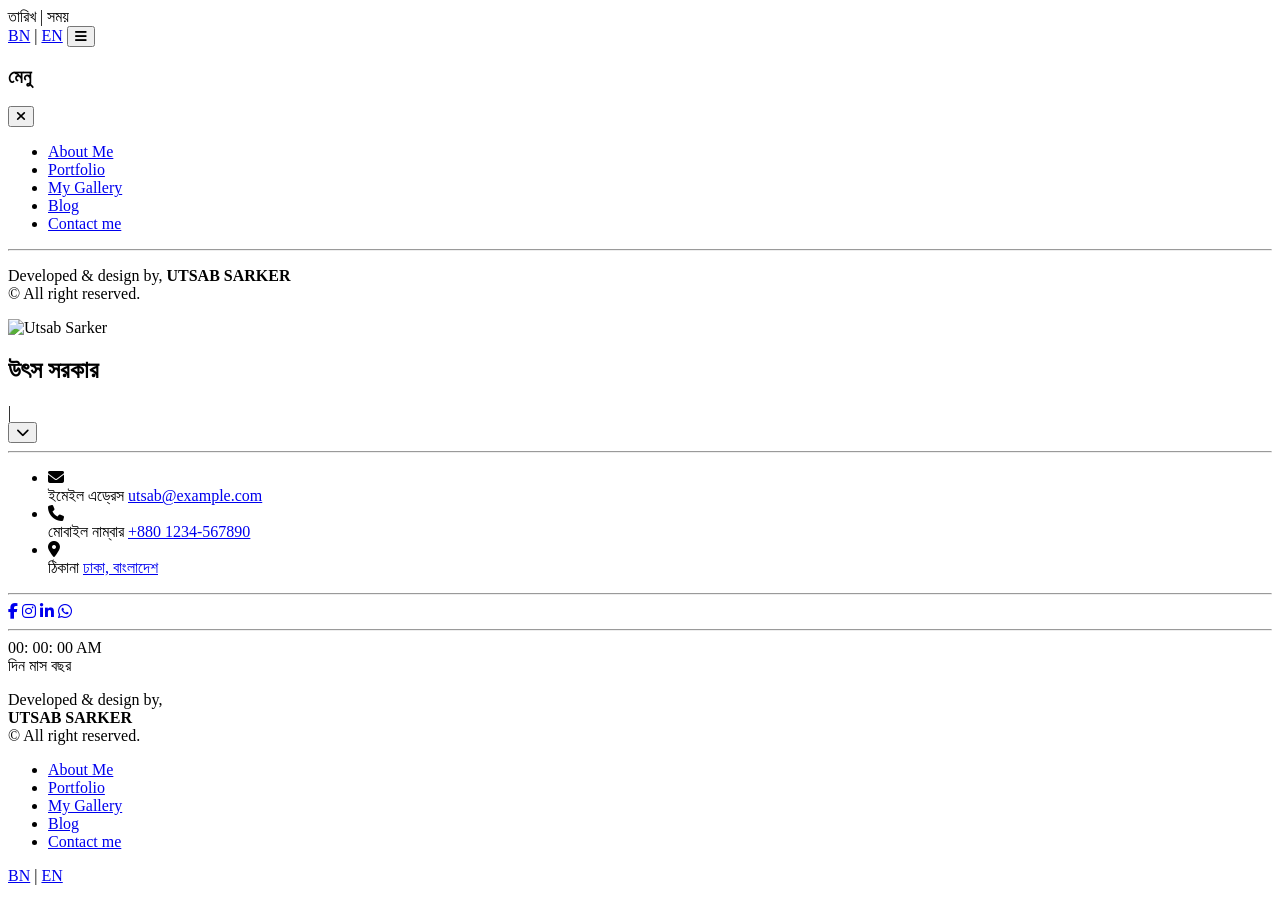
==== bn/index.html @ a9eb8b0d "Create index.html" ====
<!DOCTYPE html>
<html lang="bn">
<head>
    <meta charset="UTF-8">
    <meta name="viewport" content="width=device-width, initial-scale=1.0">
    <title>উৎস সরকার - পোর্টফোলিও</title>
    <!-- FontAwesome Icons -->
    <link rel="stylesheet" href="https://cdnjs.cloudflare.com/ajax/libs/font-awesome/6.4.0/css/all.min.css">
    <link rel="stylesheet" href="style.css">
</head>
<body>

    <!-- পপআপ মডাল কন্টেইনার -->
    <div id="popup-modal" class="popup-overlay" style="display: none;">
        <div class="popup-box">
            <button id="popup-close" class="popup-close-btn"><i class="fa-solid fa-xmark"></i></button>
            <div id="popup-content-area" class="popup-scrollable">
                <!-- JSON অনুযায়ী ডায়নামিকালি কন্টেন্ট আসবে -->
            </div>
        </div>
    </div>

    <!-- মোবাইল হেডিং সেকশন -->
    <header class="mobile-header">
        <div class="mobile-top-bar">
            <div class="mobile-datetime">
                <span id="m-date">তারিখ</span> | <span id="m-time">সময়</span>
            </div>
            <div class="mobile-lang-menu">
                <a href="../bn/" class="lang-btn active">BN</a> | <a href="../en/" class="lang-btn">EN</a>
                <button id="mobile-menu-toggle" class="menu-toggle-btn"><i class="fa-solid fa-bars"></i></button>
            </div>
        </div>
    </header>

    <!-- মোবাইল সাইড মেনু ড্রয়ার -->
    <div id="mobile-sidebar" class="mobile-sidebar">
        <div class="sidebar-header">
            <h3>মেনু</h3>
            <button id="sidebar-close"><i class="fa-solid fa-xmark"></i></button>
        </div>
        <ul class="sidebar-nav-links">
            <li><a href="#" data-section="about-me" class="nav-item active">About Me</a></li>
            <li><a href="#" data-section="portfolio" class="nav-item">Portfolio</a></li>
            <li><a href="#" data-section="my-gallery" class="nav-item">My Gallery</a></li>
            <li><a href="#" data-section="blog" class="nav-item">Blog</a></li>
            <li><a href="#" data-section="contact-me" class="nav-item">Contact me</a></li>
        </ul>
        <hr>
        <div class="sidebar-footer">
            <div id="visitor-counter-mobile"></div>
            <p>Developed & design by, <b>UTSAB SARKER</b><br>© All right reserved.</p>
        </div>
    </div>

    <!-- মূল লেআউট কন্টেইনার -->
    <div class="main-container">
        
        <!-- বাম পাশের ফিক্সড অংশ (পিসি লেআউট) / মোবাইলের কলাপসিবল অংশ -->
        <aside class="left-sidebar">
            <div class="profile-card">
                <div class="profile-top-wrapper">
                    <img src="Utsab Sarker.png" alt="Utsab Sarker" class="profile-img">
                    <div class="profile-info-text">
                        <h2 class="my-name">উৎস সরকার</h2>
                        <div class="typing-container">
                            <span id="typing-text"></span><span class="cursor">|</span>
                        </div>
                    </div>
                    <!-- মোবাইলের জন্য গ্লোয়িং অ্যারো বাটন -->
                    <button id="mobile-dropdown-toggle" class="dropdown-toggle-btn">
                        <i class="fa-solid fa-chevron-down"></i>
                    </button>
                </div>

                <!-- কলাপসিবল ইনফো সেকশন (মোবাইলে টগল হবে, পিসিতে অলওয়েজ শো করবে) -->
                <div id="collapsible-info" class="collapsible-info">
                    <hr class="divider">
                    
                    <ul class="contact-info-list">
                        <li>
                            <i class="fa-solid fa-envelope"></i>
                            <div>
                                <span class="info-label">ইমেইল এড্রেস</span>
                                <a href="mailto:utsab@example.com">utsab@example.com</a>
                            </div>
                        </li>
                        <li>
                            <i class="fa-solid fa-phone"></i>
                            <div>
                                <span class="info-label">মোবাইল নাম্বার</span>
                                <a href="tel:+8801234567890">+880 1234-567890</a>
                            </div>
                        </li>
                        <li>
                            <i class="fa-solid fa-location-dot"></i>
                            <div>
                                <span class="info-label">ঠিকানা</span>
                                <a href="https://maps.google.com/?q=Dhaka,Bangladesh" target="_blank">ঢাকা, বাংলাদেশ</a>
                            </div>
                        </li>
                    </ul>

                    <hr class="divider">

                    <div class="social-icons">
                        <a href="https://facebook.com" target="_blank"><i class="fa-brands fa-facebook-f"></i></a>
                        <a href="https://instagram.com" target="_blank"><i class="fa-brands fa-instagram"></i></a>
                        <a href="https://linkedin.com" target="_blank"><i class="fa-brands fa-linkedin-in"></i></a>
                        <a href="https://whatsapp.com" target="_blank"><i class="fa-brands fa-whatsapp"></i></a>
                    </div>

                    <hr class="divider">

                    <!-- লাইভ ক্লক সেকশন -->
                    <div class="live-clock">
                        <div class="time-boxes">
                            <span class="t-box" id="hours">00</span><span class="colon">:</span>
                            <span class="t-box" id="minutes">00</span><span class="colon">:</span>
                            <span class="t-box" id="seconds">00</span>
                            <span class="t-box ampm" id="ampm">AM</span>
                        </div>
                        <div class="date-boxes">
                            <span class="d-box" id="day">দিন</span>
                            <span class="d-box" id="month">মাস</span>
                            <span class="d-box" id="year">বছর</span>
                        </div>
                    </div>

                    <!-- ডেস্কটপ ফুটার ও ভিজিটর কাউন্টার -->
                    <div class="desktop-footer">
                        <div id="visitor-counter-desktop">
                            <!-- ভিজিটর কাউন্টার কোড এখানে যুক্ত হবে -->
                        </div>
                        <p>Developed & design by, <br><b>UTSAB SARKER</b><br>© All right reserved.</p>
                    </div>
                </div>
            </div>
        </aside>

        <!-- ডান পাশের মূল কনটেন্ট এবং নেভবার অংশ -->
        <main class="right-content-area">
            
            <!-- ডেস্কটপ নেভবার ও ল্যাঙ্গুয়েজ সুইচার -->
            <nav class="desktop-navbar">
                <ul class="nav-links">
                    <li><a href="#" data-section="about-me" class="nav-item active">About Me</a></li>
                    <li><a href="#" data-section="portfolio" class="nav-item">Portfolio</a></li>
                    <li><a href="#" data-section="my-gallery" class="nav-item">My Gallery</a></li>
                    <li><a href="#" data-section="blog" class="nav-item">Blog</a></li>
                    <li><a href="#" data-section="contact-me" class="nav-item">Contact me</a></li>
                </ul>
                <div class="lang-switcher">
                    <a href="../bn/" class="lang-btn active">BN</a> | <a href="../en/" class="lang-btn">EN</a>
                </div>
            </nav>

            <!-- ডায়নামিক সেকশন ডিসপ্লে এরিয়া -->
            <section id="dynamic-section-container" class="section-viewport">
                <!-- এখানে সিলেক্ট করা সেকশনের জাভাস্ক্রিপ্ট ফাইল থেকে কন্টেন্ট লোড হবে -->
            </section>
        </main>

    </div>

    <script src="script.js"></script>
</body>
          </html>
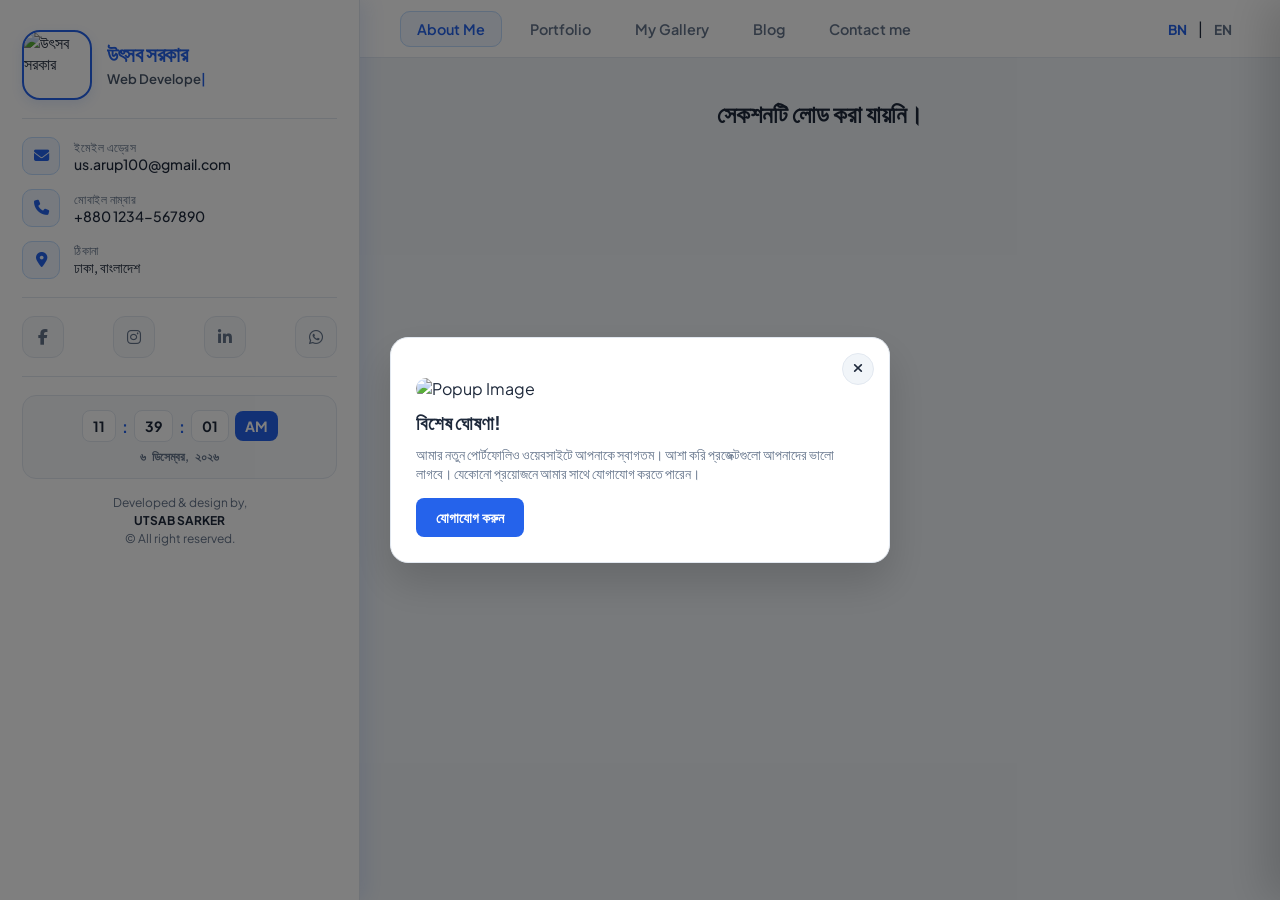
==== commit faefc90c: "Add files via upload" ====
--- a/bn/index.html
+++ b/bn/index.html
@@ -3,10 +3,545 @@
 <head>
     <meta charset="UTF-8">
     <meta name="viewport" content="width=device-width, initial-scale=1.0">
-    <title>উৎস সরকার - পোর্টফোলিও</title>
+    <title>উৎসব সরকার - পোর্টফোলিও</title>
+    <!-- Google Fonts -->
+    <link href="https://fonts.googleapis.com/css2?family=Plus+Jakarta+Sans:wght@300;400;600;700;800&display=swap" rel="stylesheet">
     <!-- FontAwesome Icons -->
     <link rel="stylesheet" href="https://cdnjs.cloudflare.com/ajax/libs/font-awesome/6.4.0/css/all.min.css">
-    <link rel="stylesheet" href="style.css">
+    
+    <style>
+        :root {
+            /* রঙিন এবং ভাইব্রেন্ট কালার প্যালেট */
+            --bg-color: #f0f4f8;
+            --card-bg: #ffffff;
+            --border-color: #e2e8f0;
+            --primary-color: #2563eb;
+            --accent-color: #eff6ff;
+            --text-main: #1e293b;
+            --text-muted: #64748b;
+            --shadow-color: rgba(37, 99, 235, 0.12);
+        }
+
+        * {
+            margin: 0;
+            padding: 0;
+            box-sizing: border-box;
+            font-family: 'Plus Jakarta Sans', sans-serif;
+        }
+
+        body {
+            background-color: var(--bg-color);
+            color: var(--text-main);
+            overflow-x: hidden;
+        }
+
+        /* মূল লেআউট কন্টেইনার */
+        .main-container {
+            display: flex;
+            min-height: 100vh;
+        }
+
+        /* বাম পাশের ফিক্সড সাইডবার (কম্পিউটারের জন্য) */
+        .left-sidebar {
+            width: 360px;
+            background: var(--card-bg);
+            border-right: 1px solid var(--border-color);
+            padding: 30px 22px;
+            position: fixed;
+            height: 100vh;
+            overflow-y: auto;
+            display: flex;
+            flex-direction: column;
+            z-index: 90;
+            box-shadow: 5px 0 20px var(--shadow-color);
+        }
+
+        .left-sidebar::-webkit-scrollbar {
+            width: 4px;
+        }
+        .left-sidebar::-webkit-scrollbar-thumb {
+            background: var(--primary-color);
+            border-radius: 4px;
+        }
+
+        .profile-top-wrapper {
+            display: flex;
+            align-items: center;
+            gap: 15px;
+            position: relative;
+        }
+
+        .profile-img {
+            width: 70px;
+            height: 70px;
+            border-radius: 18px;
+            object-fit: cover;
+            border: 2px solid var(--primary-color);
+            box-shadow: 0 4px 12px var(--shadow-color);
+            flex-shrink: 0;
+        }
+
+        .profile-info-text {
+            flex: 1;
+        }
+
+        .my-name {
+            font-size: 1.3rem;
+            font-weight: 800;
+            color: var(--primary-color);
+            letter-spacing: -0.02em;
+        }
+
+        .typing-container {
+            font-size: 0.82rem;
+            color: #475569;
+            font-weight: 600;
+            min-height: 20px;
+            margin-top: 3px;
+        }
+
+        .cursor {
+            animation: blink 0.7s infinite;
+            color: var(--primary-color);
+        }
+
+        @keyframes blink {
+            0%, 100% { opacity: 1; }
+            50% { opacity: 0; }
+        }
+
+        .divider {
+            border: 0;
+            height: 1px;
+            background: var(--border-color);
+            margin: 18px 0;
+        }
+
+        /* কন্টাক্ট ইনফো লিস্ট */
+        .contact-info-list {
+            list-style: none;
+            display: flex;
+            flex-direction: column;
+            gap: 14px;
+        }
+
+        .contact-info-list li {
+            display: flex;
+            align-items: center;
+            gap: 14px;
+            font-size: 0.88rem;
+        }
+
+        .icon-box {
+            width: 38px;
+            height: 38px;
+            border-radius: 10px;
+            background: var(--accent-color);
+            border: 1px solid #bfdbfe;
+            display: flex;
+            align-items: center;
+            justify-content: center;
+            color: var(--primary-color);
+            font-size: 0.95rem;
+            flex-shrink: 0;
+        }
+
+        .info-label {
+            display: block;
+            font-size: 0.72rem;
+            color: var(--text-muted);
+            text-transform: uppercase;
+            letter-spacing: 0.05em;
+        }
+
+        .contact-info-list a {
+            color: var(--text-main);
+            text-decoration: none;
+            word-break: break-all;
+            font-weight: 500;
+            transition: color 0.2s;
+        }
+
+        .contact-info-list a:hover {
+            color: var(--primary-color);
+        }
+
+        /* সোশ্যাল আইকন */
+        .social-icons {
+            display: flex;
+            justify-content: space-between;
+            gap: 10px;
+        }
+
+        .social-icons a {
+            color: var(--text-muted);
+            background: #f8fafc;
+            border: 1px solid var(--border-color);
+            width: 42px;
+            height: 42px;
+            display: flex;
+            align-items: center;
+            justify-content: center;
+            border-radius: 12px;
+            transition: all 0.3s ease;
+            text-decoration: none;
+            font-size: 1rem;
+        }
+
+        .social-icons a:hover {
+            background: var(--primary-color);
+            color: #fff;
+            transform: translateY(-3px);
+            box-shadow: 0 6px 15px var(--shadow-color);
+            border-color: transparent;
+        }
+
+        /* লাইভ ক্লক */
+        .live-clock {
+            text-align: center;
+            background: #f8fafc;
+            padding: 14px;
+            border-radius: 14px;
+            border: 1px solid var(--border-color);
+        }
+
+        .time-boxes {
+            display: flex;
+            justify-content: center;
+            align-items: center;
+            gap: 6px;
+            margin-bottom: 6px;
+        }
+
+        .t-box {
+            background: #ffffff;
+            color: var(--text-main);
+            padding: 6px 10px;
+            font-size: 0.88rem;
+            border-radius: 8px;
+            font-weight: 700;
+            border: 1px solid var(--border-color);
+        }
+
+        .colon {
+            color: var(--primary-color);
+            font-weight: bold;
+        }
+
+        .ampm {
+            background: var(--primary-color);
+            color: #fff;
+            border: none;
+        }
+
+        .date-boxes {
+            display: flex;
+            justify-content: center;
+            gap: 6px;
+        }
+
+        .d-box {
+            color: var(--text-muted);
+            font-size: 0.78rem;
+            font-weight: 600;
+        }
+
+        /* ডেস্কটপ ফুটার */
+        .desktop-footer {
+            margin-top: auto;
+            font-size: 0.75rem;
+            color: var(--text-muted);
+            text-align: center;
+            padding-top: 15px;
+            line-height: 1.5;
+        }
+
+        .desktop-footer b {
+            color: var(--text-main);
+        }
+
+        /* ডান পাশের মূল কন্টেন্ট এরিয়া (কম্পিউটার) */
+        .right-content-area {
+            margin-left: 360px;
+            flex: 1;
+            display: flex;
+            flex-direction: column;
+            min-height: 100vh;
+        }
+
+        /* ডেস্কটপ নেভবার */
+        .desktop-navbar {
+            background: var(--card-bg);
+            padding: 18px 40px;
+            display: flex;
+            justify-content: space-between;
+            align-items: center;
+            border-bottom: 1px solid var(--border-color);
+            position: sticky;
+            top: 0;
+            z-index: 80;
+        }
+
+        .nav-links {
+            list-style: none;
+            display: flex;
+            gap: 12px;
+        }
+
+        .nav-links a, .sidebar-nav-links a {
+            text-decoration: none;
+            color: var(--text-muted);
+            font-weight: 600;
+            font-size: 0.9rem;
+            padding: 8px 16px;
+            border-radius: 10px;
+            transition: all 0.3s ease;
+        }
+
+        .nav-links a.active, .nav-links a:hover,
+        .sidebar-nav-links a.active, .sidebar-nav-links a:hover {
+            color: var(--primary-color);
+            background: var(--accent-color);
+            border: 1px solid #bfdbfe;
+        }
+
+        .lang-switcher a {
+            text-decoration: none;
+            color: var(--text-muted);
+            font-weight: 700;
+            font-size: 0.85rem;
+            padding: 4px 8px;
+        }
+
+        .lang-switcher a.active {
+            color: var(--primary-color);
+        }
+
+        .section-viewport {
+            padding: 40px;
+            flex: 1;
+        }
+
+        /* মোবাইল হেডার */
+        .mobile-header {
+            display: none;
+            background: var(--card-bg);
+            padding: 12px 18px;
+            border-bottom: 1px solid var(--border-color);
+            position: fixed;
+            top: 0;
+            left: 0;
+            width: 100%;
+            z-index: 1000;
+        }
+
+        .mobile-top-bar {
+            display: flex;
+            justify-content: space-between;
+            align-items: center;
+            font-size: 0.8rem;
+            color: var(--text-muted);
+        }
+
+        .mobile-lang-menu {
+            display: flex;
+            align-items: center;
+            gap: 10px;
+        }
+
+        .menu-toggle-btn, .dropdown-toggle-btn, #sidebar-close {
+            background: none;
+            border: none;
+            font-size: 1.15rem;
+            cursor: pointer;
+            color: var(--text-main);
+        }
+
+        /* মোবাইলের গ্লোয়িং তীরচিহ্ন */
+        .dropdown-toggle-btn {
+            display: none;
+            color: var(--primary-color);
+            font-size: 1.1rem;
+            padding: 8px;
+            animation: glow-arrow 1.5s infinite ease-in-out;
+            transition: transform 0.3s ease;
+        }
+
+        @keyframes glow-arrow {
+            0% { transform: translateY(0); text-shadow: 0 0 5px var(--primary-color); }
+            50% { transform: translateY(5px); text-shadow: 0 0 15px var(--primary-color); }
+            100% { transform: translateY(0); text-shadow: 0 0 5px var(--primary-color); }
+        }
+
+        /* মোবাইল সাইডবার ড্রয়ার */
+        .mobile-sidebar {
+            position: fixed;
+            top: 0;
+            right: -300px;
+            width: 300px;
+            height: 100%;
+            background: #ffffff;
+            box-shadow: -15px 0 40px rgba(0,0,0,0.15);
+            z-index: 1100;
+            transition: right 0.3s cubic-bezier(0.4, 0, 0.2, 1);
+            padding: 25px 20px;
+            display: flex;
+            flex-direction: column;
+            border-left: 1px solid var(--border-color);
+        }
+
+        .mobile-sidebar.open {
+            right: 0;
+        }
+
+        .sidebar-header {
+            display: flex;
+            justify-content: space-between;
+            align-items: center;
+            margin-bottom: 25px;
+            color: var(--text-main);
+        }
+
+        .sidebar-nav-links {
+            list-style: none;
+            display: flex;
+            flex-direction: column;
+            gap: 12px;
+        }
+
+        .sidebar-footer {
+            margin-top: auto;
+            text-align: center;
+            font-size: 0.75rem;
+            color: var(--text-muted);
+            line-height: 1.5;
+        }
+
+        /* পপআপ মডাল */
+        .popup-overlay {
+            position: fixed;
+            top: 0;
+            left: 0;
+            width: 100%;
+            height: 100%;
+            background: rgba(0,0,0,0.5);
+            display: flex;
+            align-items: center;
+            justify-content: center;
+            z-index: 2000;
+        }
+
+        .popup-box {
+            background: #ffffff;
+            border: 1px solid var(--border-color);
+            width: 90%;
+            max-width: 500px;
+            border-radius: 18px;
+            padding: 25px;
+            position: relative;
+            box-shadow: 0 20px 40px rgba(0,0,0,0.15);
+        }
+
+        .popup-close-btn {
+            position: absolute;
+            top: 15px;
+            right: 15px;
+            background: #f1f5f9;
+            border: 1px solid var(--border-color);
+            color: var(--text-main);
+            width: 32px;
+            height: 32px;
+            border-radius: 50%;
+            cursor: pointer;
+            display: flex;
+            align-items: center;
+            justify-content: center;
+        }
+
+        .popup-scrollable {
+            max-height: 400px;
+            overflow-y: auto;
+            margin-top: 15px;
+        }
+
+        .popup-scrollable img, .popup-scrollable video {
+            width: 100%;
+            border-radius: 12px;
+            margin-bottom: 12px;
+        }
+
+        .popup-btn {
+            display: inline-block;
+            background: var(--primary-color);
+            color: #fff;
+            padding: 10px 20px;
+            border-radius: 8px;
+            text-decoration: none;
+            font-size: 0.9rem;
+            font-weight: 600;
+        }
+
+        /* ==========================================================
+           মোবাইল লেআউট (স্ট্যাকড / লম্বালম্বি সাজানো)
+        ========================================================== */
+        @media (max-width: 900px) {
+            .mobile-header {
+                display: block;
+            }
+
+            .desktop-navbar {
+                display: none;
+            }
+
+            .main-container {
+                display: block; 
+            }
+
+            .left-sidebar {
+                width: 100%;
+                height: auto;
+                position: relative;
+                margin-top: 50px; 
+                border-right: none;
+                border-bottom: 1px solid var(--border-color);
+                box-shadow: none;
+            }
+
+            .right-content-area {
+                margin-left: 0;
+                min-height: auto;
+            }
+
+            .dropdown-toggle-btn {
+                display: block;
+                margin-left: auto;
+            }
+
+            /* মোবাইলে ইনফো ড্রপডাউন শুরুতে লুকানো থাকবে */
+            .collapsible-info {
+                display: none;
+                margin-top: 15px;
+            }
+
+            .collapsible-info.show {
+                display: block;
+            }
+
+            /* মোবাইলে সাইডবার কার্ড থেকে ফুটার বাদ দেওয়া হয়েছে */
+            .left-sidebar .desktop-footer {
+                display: none; 
+            }
+
+            /* মোবাইলে লাইভ ক্লক সেকশন লুকানো থাকবে কারণ এটি এখন হেডার বারে দেখাবে */
+            .live-clock {
+                display: none;
+            }
+
+            .section-viewport {
+                padding: 20px;
+            }
+        }
+    </style>
 </head>
 <body>
 
@@ -14,26 +549,27 @@
     <div id="popup-modal" class="popup-overlay" style="display: none;">
         <div class="popup-box">
             <button id="popup-close" class="popup-close-btn"><i class="fa-solid fa-xmark"></i></button>
-            <div id="popup-content-area" class="popup-scrollable">
-                <!-- JSON অনুযায়ী ডায়নামিকালি কন্টেন্ট আসবে -->
-            </div>
+            <div id="popup-content-area" class="popup-scrollable"></div>
         </div>
     </div>
 
-    <!-- মোবাইল হেডিং সেকশন -->
+    <!-- মোবাইলের সবার উপরের হেডিং সেকশন -->
     <header class="mobile-header">
         <div class="mobile-top-bar">
-            <div class="mobile-datetime">
-                <span id="m-date">তারিখ</span> | <span id="m-time">সময়</span>
+            <!-- বাম দিকে উপরনিচ করে তারিখ ও সময় -->
+            <div class="mobile-datetime" style="display: flex; flex-direction: column; font-size: 0.75rem;">
+                <span id="m-date">তারিখ</span>
+                <span id="m-time">সময়</span>
             </div>
+            <!-- ডান দিকে BN/EN এবং থ্রি-ডট মেনু -->
             <div class="mobile-lang-menu">
                 <a href="../bn/" class="lang-btn active">BN</a> | <a href="../en/" class="lang-btn">EN</a>
-                <button id="mobile-menu-toggle" class="menu-toggle-btn"><i class="fa-solid fa-bars"></i></button>
+                <button id="mobile-menu-toggle" class="menu-toggle-btn"><i class="fa-solid fa-ellipsis-vertical"></i></button>
             </div>
         </div>
     </header>
 
-    <!-- মোবাইল সাইড মেনু ড্রয়ার -->
+    <!-- মোবাইল সাইড মেনু ড্রয়ার (থ্রি-ডট মেনুতে ক্লিক করলে ডান দিক থেকে আসবে) -->
     <div id="mobile-sidebar" class="mobile-sidebar">
         <div class="sidebar-header">
             <h3>মেনু</h3>
@@ -46,54 +582,54 @@
             <li><a href="#" data-section="blog" class="nav-item">Blog</a></li>
             <li><a href="#" data-section="contact-me" class="nav-item">Contact me</a></li>
         </ul>
-        <hr>
+        <hr class="divider">
         <div class="sidebar-footer">
             <div id="visitor-counter-mobile"></div>
-            <p>Developed & design by, <b>UTSAB SARKER</b><br>© All right reserved.</p>
+            <p>Developed & design by,<br><b>UTSAB SARKER</b><br>© All right reserved.</p>
         </div>
     </div>
 
     <!-- মূল লেআউট কন্টেইনার -->
     <div class="main-container">
         
-        <!-- বাম পাশের ফিক্সড অংশ (পিসি লেআউট) / মোবাইলের কলাপসিবল অংশ -->
+        <!-- প্রোফাইল কার্ড / সাইডবার -->
         <aside class="left-sidebar">
             <div class="profile-card">
                 <div class="profile-top-wrapper">
-                    <img src="Utsab Sarker.png" alt="Utsab Sarker" class="profile-img">
+                    <img src="Utsab Sarker.png" alt="উৎসব সরকার" class="profile-img">
                     <div class="profile-info-text">
-                        <h2 class="my-name">উৎস সরকার</h2>
+                        <h2 class="my-name">উৎসব সরকার</h2>
                         <div class="typing-container">
                             <span id="typing-text"></span><span class="cursor">|</span>
                         </div>
                     </div>
-                    <!-- মোবাইলের জন্য গ্লোয়িং অ্যারো বাটন -->
+                    <!-- মোবাইলের গ্লোয়িং তীর চিহ্ন বাটন -->
                     <button id="mobile-dropdown-toggle" class="dropdown-toggle-btn">
                         <i class="fa-solid fa-chevron-down"></i>
                     </button>
                 </div>
 
-                <!-- কলাপসিবল ইনফো সেকশন (মোবাইলে টগল হবে, পিসিতে অলওয়েজ শো করবে) -->
+                <!-- কলাপসিবল ইনফো সেকশন -->
                 <div id="collapsible-info" class="collapsible-info">
                     <hr class="divider">
                     
                     <ul class="contact-info-list">
                         <li>
-                            <i class="fa-solid fa-envelope"></i>
+                            <div class="icon-box"><i class="fa-solid fa-envelope"></i></div>
                             <div>
                                 <span class="info-label">ইমেইল এড্রেস</span>
-                                <a href="mailto:utsab@example.com">utsab@example.com</a>
+                                <a href="mailto:us.arup100@gmail.com">us.arup100@gmail.com</a>
                             </div>
                         </li>
                         <li>
-                            <i class="fa-solid fa-phone"></i>
+                            <div class="icon-box"><i class="fa-solid fa-phone"></i></div>
                             <div>
                                 <span class="info-label">মোবাইল নাম্বার</span>
                                 <a href="tel:+8801234567890">+880 1234-567890</a>
                             </div>
                         </li>
                         <li>
-                            <i class="fa-solid fa-location-dot"></i>
+                            <div class="icon-box"><i class="fa-solid fa-location-dot"></i></div>
                             <div>
                                 <span class="info-label">ঠিকানা</span>
                                 <a href="https://maps.google.com/?q=Dhaka,Bangladesh" target="_blank">ঢাকা, বাংলাদেশ</a>
@@ -126,14 +662,12 @@
                             <span class="d-box" id="year">বছর</span>
                         </div>
                     </div>
-
-                    <!-- ডেস্কটপ ফুটার ও ভিজিটর কাউন্টার -->
-                    <div class="desktop-footer">
-                        <div id="visitor-counter-desktop">
-                            <!-- ভিজিটর কাউন্টার কোড এখানে যুক্ত হবে -->
-                        </div>
-                        <p>Developed & design by, <br><b>UTSAB SARKER</b><br>© All right reserved.</p>
-                    </div>
+                </div>
+
+                <!-- ডেস্কটপ ফুটার -->
+                <div class="desktop-footer">
+                    <div id="visitor-counter-desktop"></div>
+                    <p>Developed & design by,<br><b>UTSAB SARKER</b><br>© All right reserved.</p>
                 </div>
             </div>
         </aside>
@@ -141,7 +675,7 @@
         <!-- ডান পাশের মূল কনটেন্ট এবং নেভবার অংশ -->
         <main class="right-content-area">
             
-            <!-- ডেস্কটপ নেভবার ও ল্যাঙ্গুয়েজ সুইচার -->
+            <!-- ডেস্কটপ নেভবার -->
             <nav class="desktop-navbar">
                 <ul class="nav-links">
                     <li><a href="#" data-section="about-me" class="nav-item active">About Me</a></li>
@@ -157,13 +691,214 @@
 
             <!-- ডায়নামিক সেকশন ডিসপ্লে এরিয়া -->
             <section id="dynamic-section-container" class="section-viewport">
-                <!-- এখানে সিলেক্ট করা সেকশনের জাভাস্ক্রিপ্ট ফাইল থেকে কন্টেন্ট লোড হবে -->
+                <!-- ডাইনামিকালি কন্টেন্ট লোড হবে -->
             </section>
         </main>
 
     </div>
 
-    <script src="script.js"></script>
+    <!-- স্ক্রিপ্ট লজিক -->
+    <script>
+        document.addEventListener("DOMContentLoaded", () => {
+            
+            // ১. টাইপিং এফেক্ট
+            const words = ["Web Developer", "Writer", "Traveler", "Photographer"];
+            let i = 0;
+            let timer;
+            const typingElement = document.getElementById("typing-text");
+
+            function typingEffect() {
+                let word = words[i];
+                let j = 0;
+                
+                function type() {
+                    if (j < word.length) {
+                        typingElement.textContent += word.charAt(j);
+                        j++;
+                        timer = setTimeout(type, 100);
+                    } else {
+                        setTimeout(deleteEffect, 2000);
+                    }
+                }
+                type();
+            }
+
+            function deleteEffect() {
+                let word = words[i];
+                let j = word.length;
+                
+                function del() {
+                    if (j >= 0) {
+                        typingElement.textContent = word.substring(0, j);
+                        j--;
+                        timer = setTimeout(del, 50);
+                    } else {
+                        i = (i + 1) % words.length;
+                        setTimeout(typingEffect, 500);
+                    }
+                }
+                del();
+            }
+            typingEffect();
+
+            // ২. লাইভ ক্লক
+            function updateClock() {
+                const options = { timeZone: 'Asia/Dhaka', hour12: true, hour: 'numeric', minute: 'numeric', second: 'numeric' };
+                const formatter = new Intl.DateTimeFormat([], options);
+                const timeStr = formatter.format(new Date());
+
+                const parts = timeStr.match(/(\d+):(\d+):(\d+)\s*(AM|PM)/i);
+                if (parts) {
+                    document.getElementById("hours").textContent = parts[1].padStart(2, '0');
+                    document.getElementById("minutes").textContent = parts[2].padStart(2, '0');
+                    document.getElementById("seconds").textContent = parts[3].padStart(2, '0');
+                    document.getElementById("ampm").textContent = parts[4].toUpperCase();
+                    
+                    const mTime = document.getElementById("m-time");
+                    if(mTime) mTime.textContent = `${parts[1]}:${parts[2]} ${parts[4]}`;
+                }
+
+                const dateOptions = { timeZone: 'Asia/Dhaka', year: 'numeric', month: 'long', day: 'numeric' };
+                const dateStr = new Intl.DateTimeFormat('bn-BD', dateOptions).format(new Date());
+                
+                const dateParts = dateStr.split(' ');
+                if(dateParts.length >= 3) {
+                    document.getElementById("day").textContent = dateParts[0];
+                    document.getElementById("month").textContent = dateParts[1];
+                    document.getElementById("year").textContent = dateParts[2];
+                    
+                    const mDate = document.getElementById("m-date");
+                    if(mDate) mDate.textContent = `${dateParts[0]} ${dateParts[1]}, ${dateParts[2]}`;
+                }
+            }
+            setInterval(updateClock, 1000);
+            updateClock();
+
+            // ৩. মোবাইল ড্রপডাউন টগল
+            const dropdownToggleBtn = document.getElementById("mobile-dropdown-toggle");
+            const collapsibleInfo = document.getElementById("collapsible-info");
+
+            if (dropdownToggleBtn) {
+                dropdownToggleBtn.addEventListener("click", () => {
+                    collapsibleInfo.classList.toggle("show");
+                    const icon = dropdownToggleBtn.querySelector("i");
+                    if (collapsibleInfo.classList.contains("show")) {
+                        icon.classList.remove("fa-chevron-down");
+                        icon.classList.add("fa-chevron-up");
+                        dropdownToggleBtn.style.animation = "none";
+                    } else {
+                        icon.classList.remove("fa-chevron-up");
+                        icon.classList.add("fa-chevron-down");
+                        dropdownToggleBtn.style.animation = "glow-arrow 1.5s infinite ease-in-out";
+                    }
+                });
+            }
+
+            // ৪. মোবাইল সাইডবার মেনু টগল
+            const mobileMenuToggle = document.getElementById("mobile-menu-toggle");
+            const mobileSidebar = document.getElementById("mobile-sidebar");
+            const sidebarClose = document.getElementById("sidebar-close");
+
+            if (mobileMenuToggle) {
+                mobileMenuToggle.addEventListener("click", () => mobileSidebar.classList.add("open"));
+                sidebarClose.addEventListener("click", () => mobileSidebar.classList.remove("open"));
+            }
+
+            // ৫. ডায়নামিক সেকশন লোডার
+            const navItems = document.querySelectorAll(".nav-item");
+            const sectionContainer = document.getElementById("dynamic-section-container");
+
+            function loadSection(sectionName) {
+                navItems.forEach(item => {
+                    if (item.getAttribute("data-section") === sectionName) {
+                        item.classList.add("active");
+                    } else {
+                        item.classList.remove("active");
+                    }
+                });
+
+                if (mobileSidebar) mobileSidebar.classList.remove("open");
+
+                sectionContainer.innerHTML = `<div style="color: var(--text-muted); text-align:center; padding:20px;">লোড হচ্ছে...</div>`;
+                
+                const oldScript = document.getElementById("dynamic-section-script");
+                if (oldScript) oldScript.remove();
+
+                const script = document.createElement("script");
+                script.id = "dynamic-section-script";
+                script.src = `sections/${sectionName}.js`;
+                script.onload = () => {
+                    if (typeof window.renderSection === "function") {
+                        window.renderSection(sectionContainer);
+                    }
+                };
+                script.onerror = () => {
+                    sectionContainer.innerHTML = `<h2 style="color: var(--text-main); text-align:center;">সেকশনটি লোড করা যায়নি।</h2>`;
+                };
+                document.body.appendChild(script);
+            }
+
+            navItems.forEach(item => {
+                item.addEventListener("click", (e) => {
+                    e.preventDefault();
+                    const section = item.getAttribute("data-section");
+                    loadSection(section);
+                });
+            });
+
+            loadSection("about-me");
+
+            // ৬. পপআপ হ্যান্ডলার
+            const popupModal = document.getElementById("popup-modal");
+            const popupClose = document.getElementById("popup-close");
+            const popupContentArea = document.getElementById("popup-content-area");
+
+            fetch("../popup.json")
+                .then(res => res.json())
+                .then(data => {
+                    if (!data.active) return;
+
+                    const now = new Date().getTime();
+                    const startTime = new Date(data.startTime).getTime();
+                    const endTime = new Date(data.endTime).getTime();
+
+                    if (now >= startTime && now <= endTime) {
+                        let htmlContent = "";
+                        data.content.forEach(item => {
+                            if (item.type === "media") {
+                                if(item.src.includes(".mp4")) {
+                                    htmlContent += `<video src="${item.src}" controls autoplay muted></video>`;
+                                } else {
+                                    htmlContent += `<img src="${item.src}" alt="${item.alt || ''}">`;
+                                }
+                            } else if (item.type === "heading") {
+                                htmlContent += `<h3 style="color:var(--text-main); margin-bottom:10px;">${item.text}</h3>`;
+                            } else if (item.type === "paragraph") {
+                                htmlContent += `<p style="color:var(--text-muted); font-size:0.9rem; margin-bottom:15px;">${item.text}</p>`;
+                            } else if (item.type === "button") {
+                                htmlContent += `<a href="${item.link}" class="popup-btn" onclick="document.getElementById('popup-modal').style.display='none'">${item.text}</a>`;
+                            }
+                        });
+
+                        popupContentArea.innerHTML = htmlContent;
+                        popupModal.style.display = "flex";
+                    }
+                })
+                .catch(err => console.log("Popup load error:", err));
+
+            if (popupClose) {
+                popupClose.addEventListener("click", () => {
+                    popupModal.style.display = "none";
+                });
+            }
+
+            window.addEventListener("click", (e) => {
+                if (e.target === popupModal) {
+                    popupModal.style.display = "none";
+                }
+            });
+
+        });
+    </script>
 </body>
-          </html>
-  
+</html>
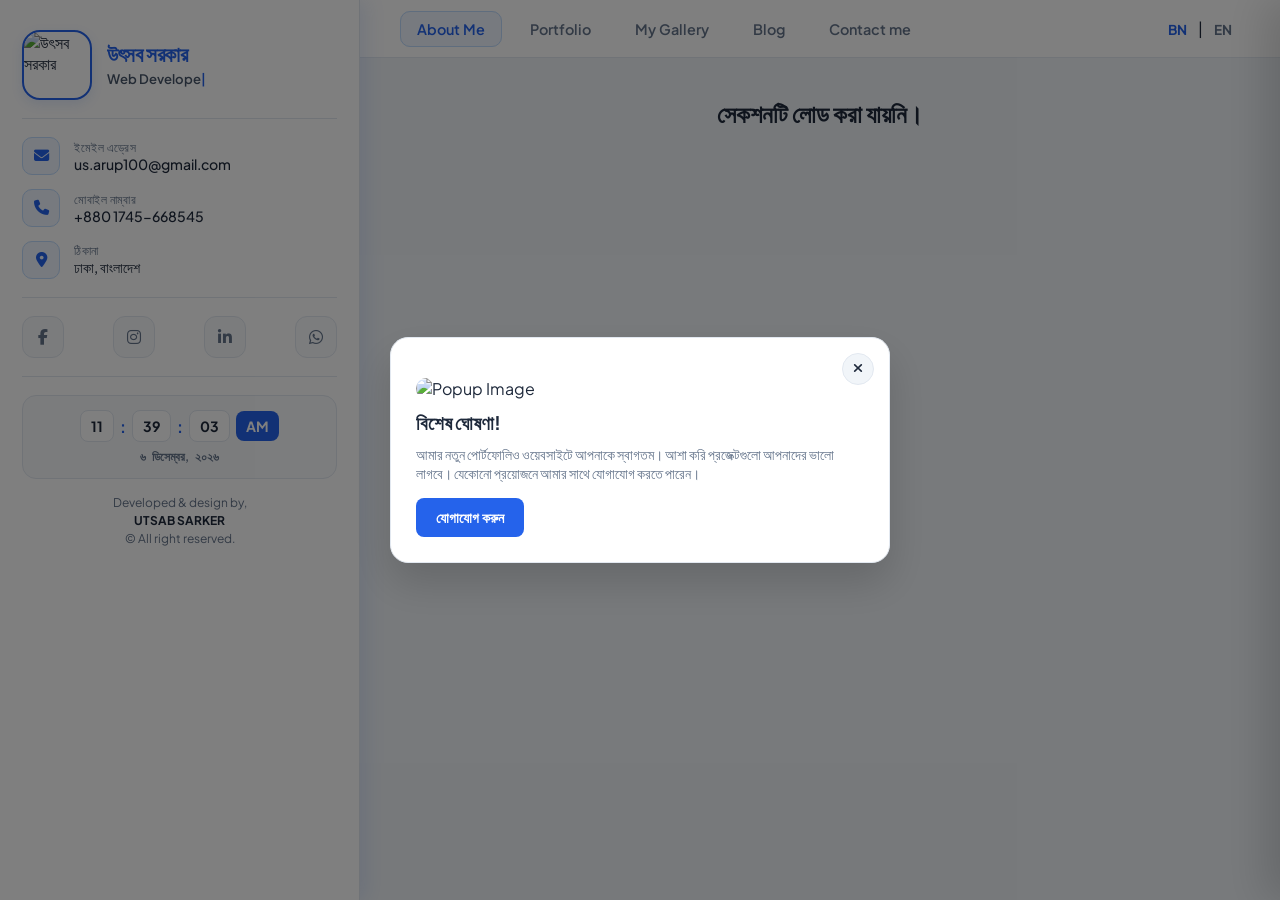
==== commit b5894c5e: "Update index.html" ====
--- a/bn/index.html
+++ b/bn/index.html
@@ -596,7 +596,7 @@
         <aside class="left-sidebar">
             <div class="profile-card">
                 <div class="profile-top-wrapper">
-                    <img src="Utsab Sarker.png" alt="উৎসব সরকার" class="profile-img">
+                    <img src="../Utsab Sarker.png" alt="উৎসব সরকার" class="profile-img">
                     <div class="profile-info-text">
                         <h2 class="my-name">উৎসব সরকার</h2>
                         <div class="typing-container">
@@ -625,7 +625,7 @@
                             <div class="icon-box"><i class="fa-solid fa-phone"></i></div>
                             <div>
                                 <span class="info-label">মোবাইল নাম্বার</span>
-                                <a href="tel:+8801234567890">+880 1234-567890</a>
+                                <a href="tel:+8801745668545">+880 1745-668545</a>
                             </div>
                         </li>
                         <li>
@@ -901,4 +901,4 @@
         });
     </script>
 </body>
-</html>+</html>
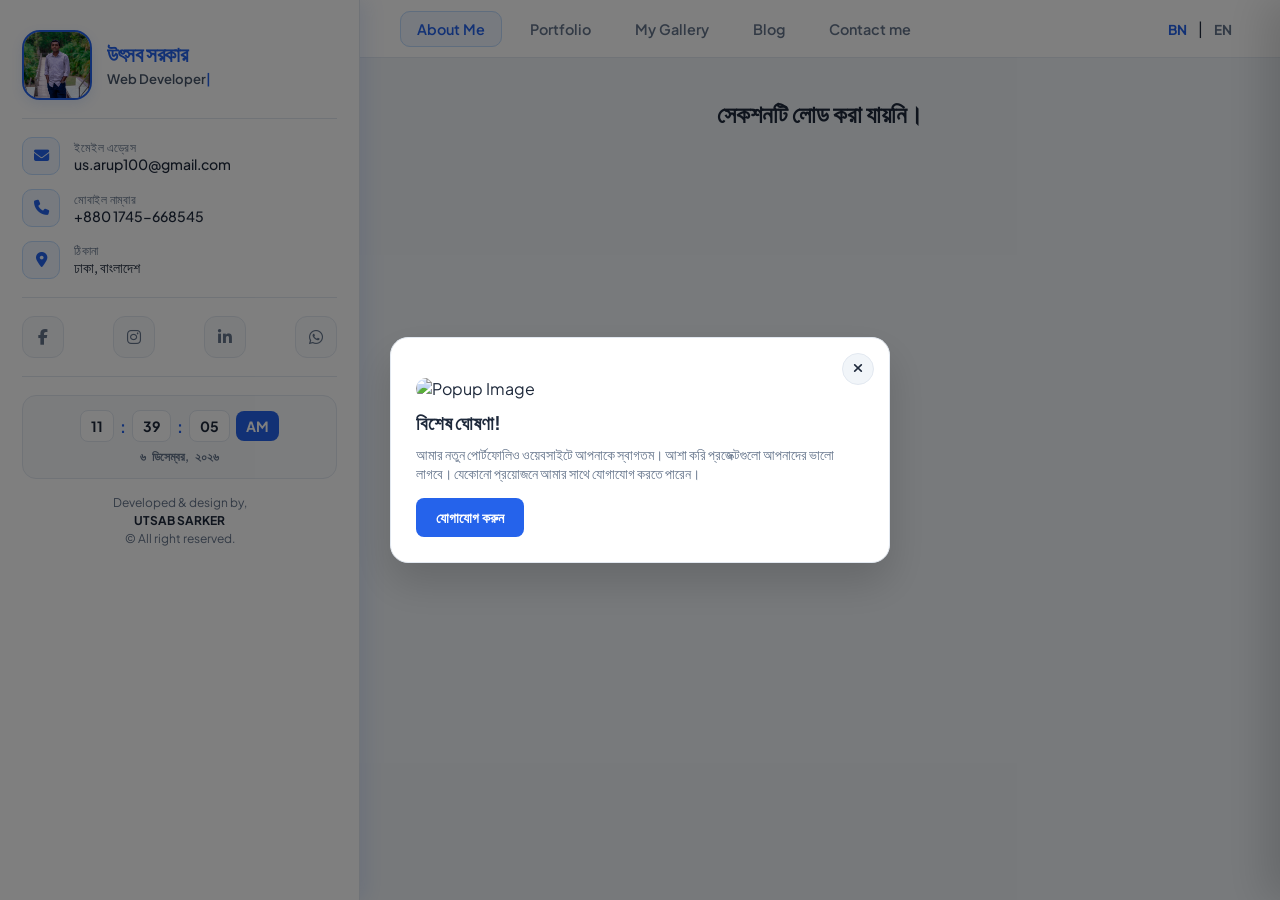
==== commit 4b5d4951: "Update index.html" ====
--- a/bn/index.html
+++ b/bn/index.html
@@ -826,7 +826,7 @@
 
                 const script = document.createElement("script");
                 script.id = "dynamic-section-script";
-                script.src = `sections/${sectionName}.js`;
+                script.src = `bn/${sectionName}.js`;
                 script.onload = () => {
                     if (typeof window.renderSection === "function") {
                         window.renderSection(sectionContainer);
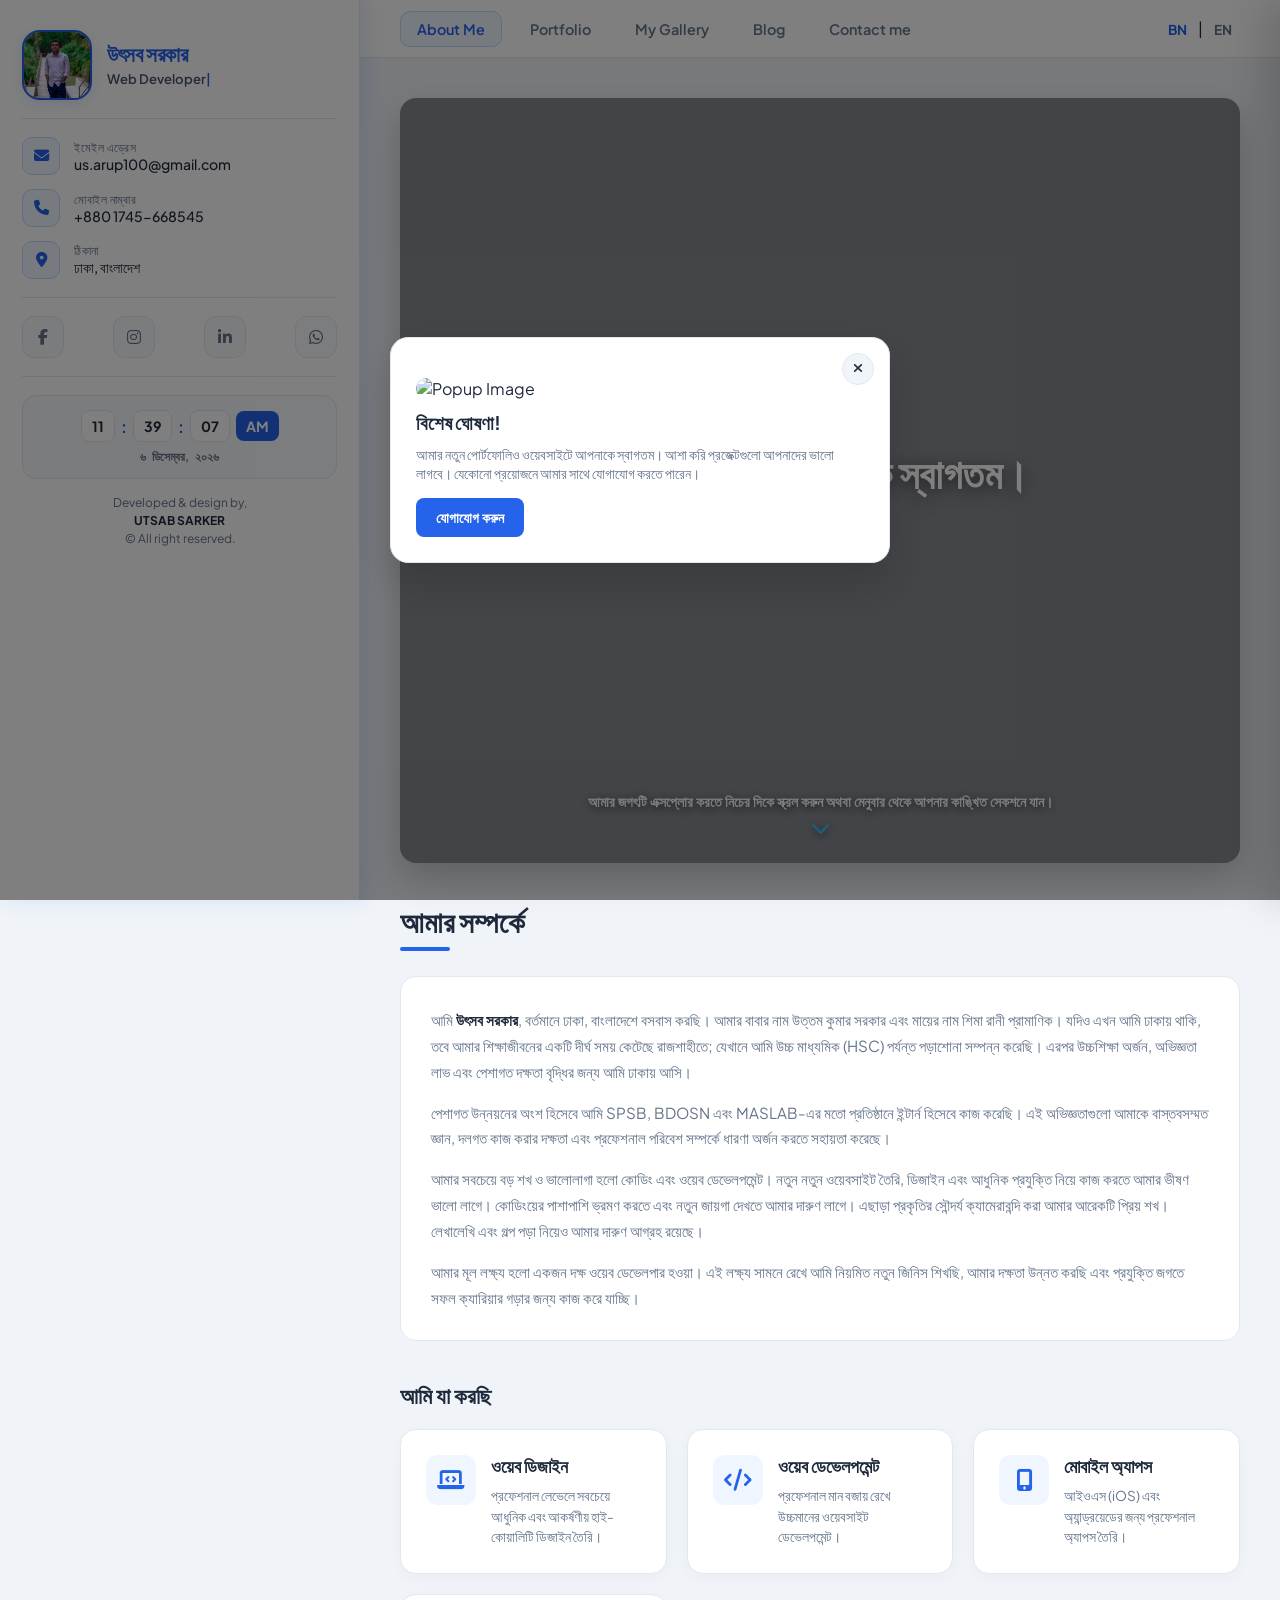
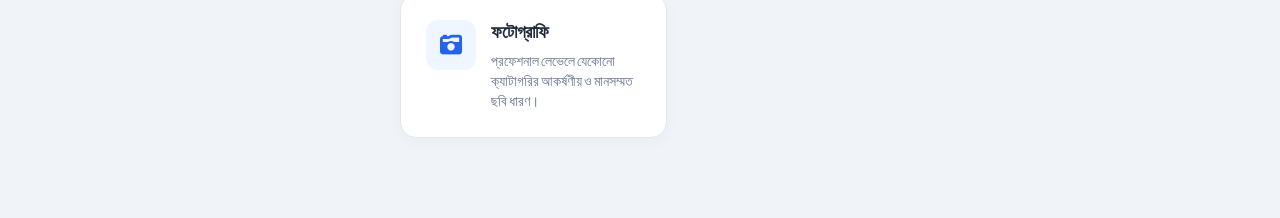
==== commit ad29a2d9: "Update script source path for dynamic section" ====
--- a/bn/index.html
+++ b/bn/index.html
@@ -826,7 +826,7 @@
 
                 const script = document.createElement("script");
                 script.id = "dynamic-section-script";
-                script.src = `bn/${sectionName}.js`;
+                script.src = `../bn/${sectionName}.js`;
                 script.onload = () => {
                     if (typeof window.renderSection === "function") {
                         window.renderSection(sectionContainer);
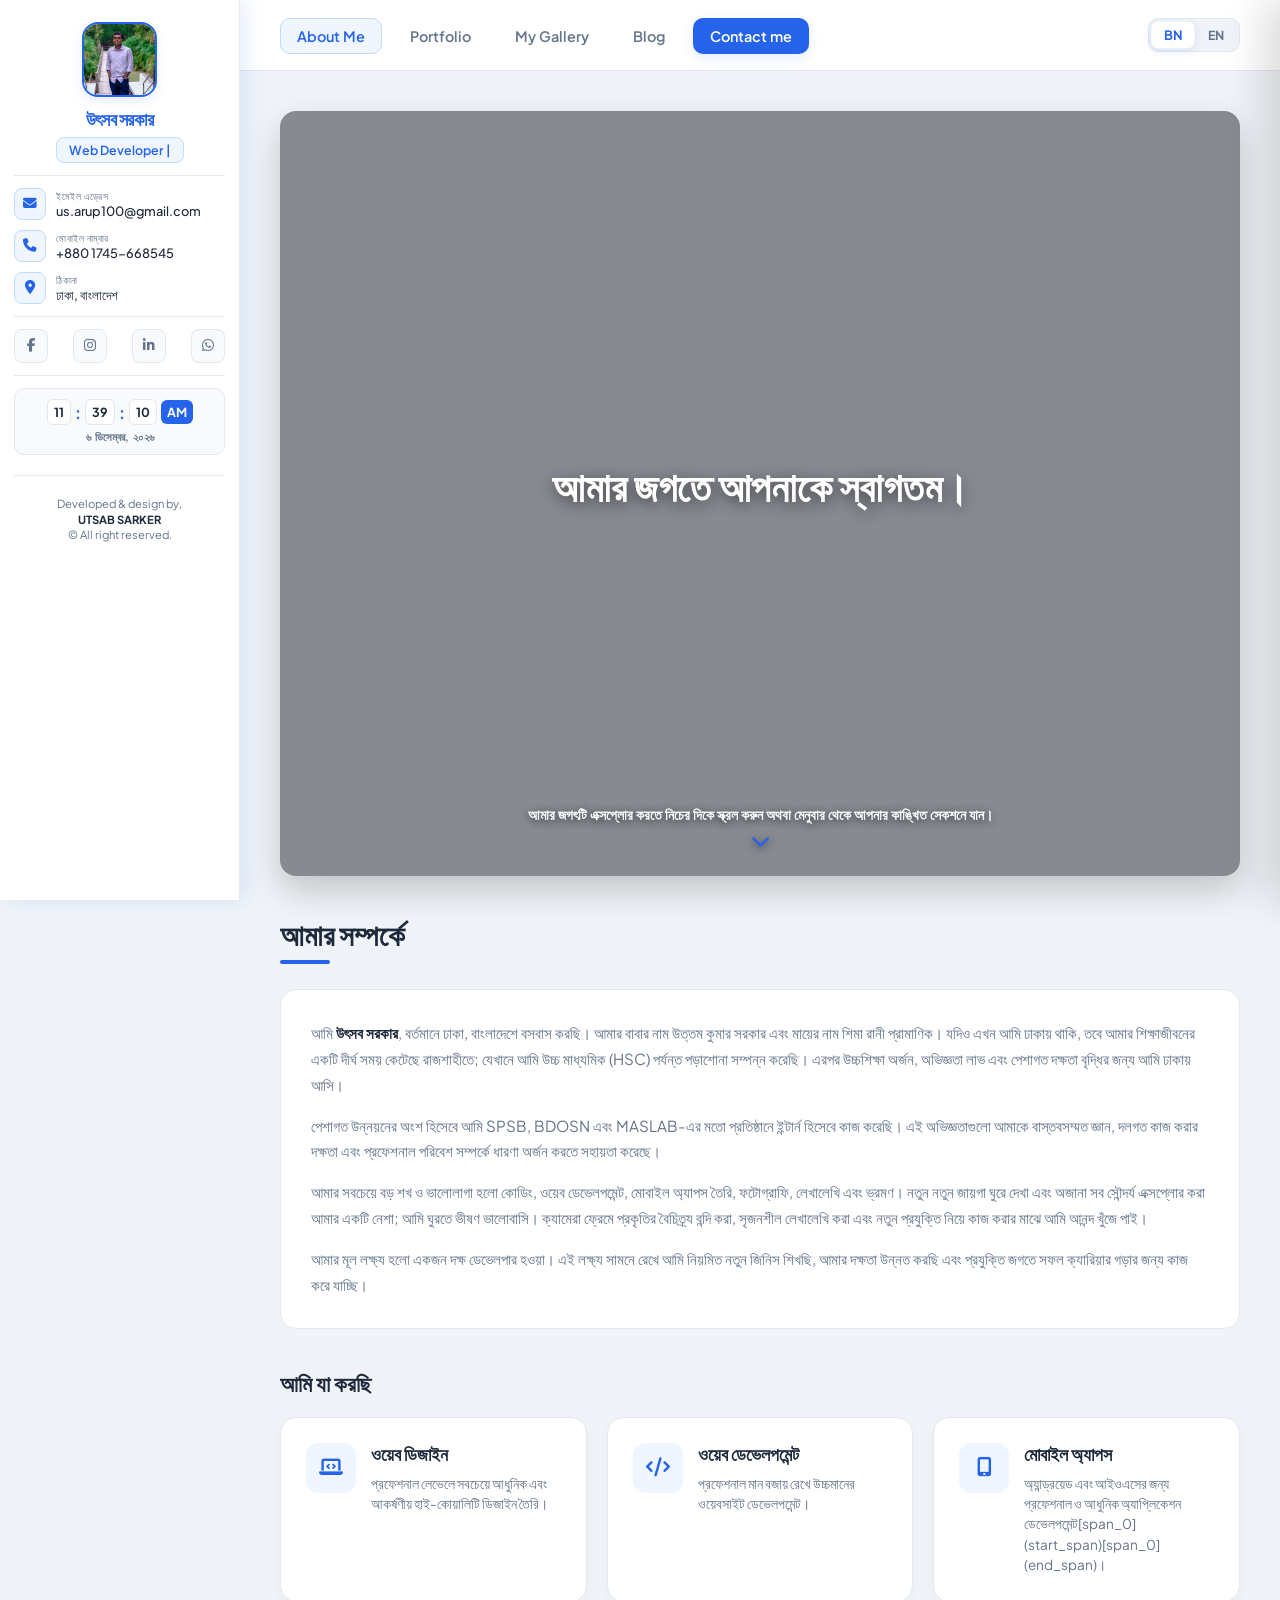
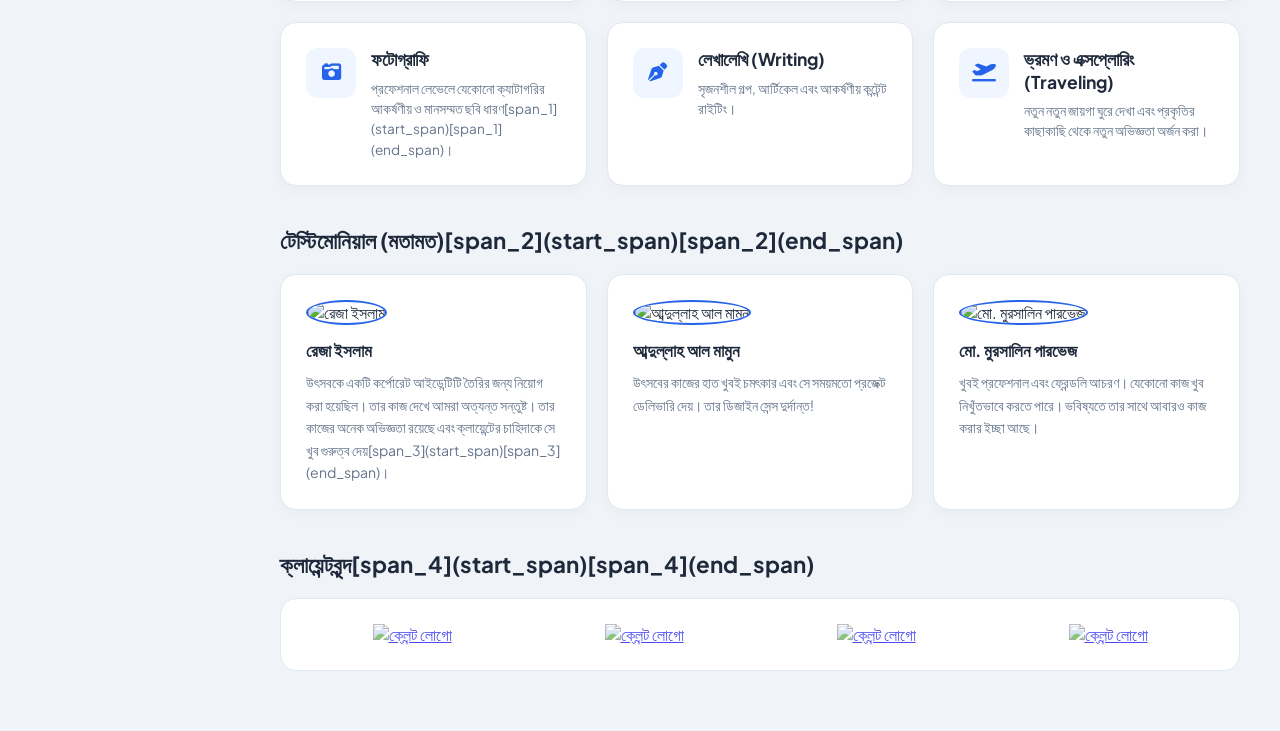
==== commit 38472bb8: "Add files via upload" ====
--- a/bn/index.html
+++ b/bn/index.html
@@ -43,10 +43,10 @@
 
         /* বাম পাশের ফিক্সড সাইডবার (কম্পিউটারের জন্য) */
         .left-sidebar {
-            width: 360px;
+            width: 240px;
             background: var(--card-bg);
             border-right: 1px solid var(--border-color);
-            padding: 30px 22px;
+            padding: 22px 14px;
             position: fixed;
             height: 100vh;
             overflow-y: auto;
@@ -64,17 +64,25 @@
             border-radius: 4px;
         }
 
+        .profile-card {
+            display: flex;
+            flex-direction: column;
+        }
+
         .profile-top-wrapper {
             display: flex;
-            align-items: center;
-            gap: 15px;
+            flex-direction: column;
+            align-items: center;
+            text-align: center;
+            gap: 10px;
             position: relative;
         }
 
+        /* ছবি আয়তাকার (Rounded Rectangle) */
         .profile-img {
-            width: 70px;
-            height: 70px;
-            border-radius: 18px;
+            width: 75px;
+            height: 75px;
+            border-radius: 16px;
             object-fit: cover;
             border: 2px solid var(--primary-color);
             box-shadow: 0 4px 12px var(--shadow-color);
@@ -82,27 +90,37 @@
         }
 
         .profile-info-text {
-            flex: 1;
+            width: 100%;
         }
 
         .my-name {
-            font-size: 1.3rem;
+            font-size: 1.15rem;
             font-weight: 800;
             color: var(--primary-color);
             letter-spacing: -0.02em;
         }
 
+        /* টাইপিং কন্টেইনার - লেখার সাইজ অনুযায়ী ডাইনামিক বক্স সাইজ */
         .typing-container {
-            font-size: 0.82rem;
-            color: #475569;
+            font-size: 0.78rem;
+            color: var(--primary-color);
             font-weight: 600;
-            min-height: 20px;
-            margin-top: 3px;
+            min-height: 26px;
+            margin-top: 6px;
+            background: var(--accent-color);
+            border: 1px solid #bfdbfe;
+            border-radius: 8px;
+            display: inline-flex;
+            align-items: center;
+            justify-content: center;
+            padding: 4px 12px;
+            max-width: 100%;
         }
 
         .cursor {
             animation: blink 0.7s infinite;
             color: var(--primary-color);
+            margin-left: 2px;
         }
 
         @keyframes blink {
@@ -114,7 +132,7 @@
             border: 0;
             height: 1px;
             background: var(--border-color);
-            margin: 18px 0;
+            margin: 12px 0;
         }
 
         /* কন্টাক্ট ইনফো লিস্ট */
@@ -122,33 +140,34 @@
             list-style: none;
             display: flex;
             flex-direction: column;
-            gap: 14px;
+            gap: 10px;
         }
 
         .contact-info-list li {
             display: flex;
             align-items: center;
-            gap: 14px;
-            font-size: 0.88rem;
+            gap: 10px;
+            font-size: 0.8rem;
+            text-align: left;
         }
 
         .icon-box {
-            width: 38px;
-            height: 38px;
-            border-radius: 10px;
+            width: 32px;
+            height: 32px;
+            border-radius: 8px;
             background: var(--accent-color);
             border: 1px solid #bfdbfe;
             display: flex;
             align-items: center;
             justify-content: center;
             color: var(--primary-color);
-            font-size: 0.95rem;
+            font-size: 0.85rem;
             flex-shrink: 0;
         }
 
         .info-label {
             display: block;
-            font-size: 0.72rem;
+            font-size: 0.65rem;
             color: var(--text-muted);
             text-transform: uppercase;
             letter-spacing: 0.05em;
@@ -170,22 +189,22 @@
         .social-icons {
             display: flex;
             justify-content: space-between;
-            gap: 10px;
+            gap: 6px;
         }
 
         .social-icons a {
             color: var(--text-muted);
             background: #f8fafc;
             border: 1px solid var(--border-color);
-            width: 42px;
-            height: 42px;
+            width: 34px;
+            height: 34px;
             display: flex;
             align-items: center;
             justify-content: center;
-            border-radius: 12px;
+            border-radius: 8px;
             transition: all 0.3s ease;
             text-decoration: none;
-            font-size: 1rem;
+            font-size: 0.85rem;
         }
 
         .social-icons a:hover {
@@ -200,8 +219,8 @@
         .live-clock {
             text-align: center;
             background: #f8fafc;
-            padding: 14px;
-            border-radius: 14px;
+            padding: 10px;
+            border-radius: 10px;
             border: 1px solid var(--border-color);
         }
 
@@ -209,16 +228,16 @@
             display: flex;
             justify-content: center;
             align-items: center;
-            gap: 6px;
-            margin-bottom: 6px;
+            gap: 4px;
+            margin-bottom: 4px;
         }
 
         .t-box {
             background: #ffffff;
             color: var(--text-main);
-            padding: 6px 10px;
-            font-size: 0.88rem;
-            border-radius: 8px;
+            padding: 4px 6px;
+            font-size: 0.78rem;
+            border-radius: 6px;
             font-weight: 700;
             border: 1px solid var(--border-color);
         }
@@ -237,23 +256,23 @@
         .date-boxes {
             display: flex;
             justify-content: center;
-            gap: 6px;
+            gap: 4px;
         }
 
         .d-box {
             color: var(--text-muted);
-            font-size: 0.78rem;
+            font-size: 0.7rem;
             font-weight: 600;
         }
 
         /* ডেস্কটপ ফুটার */
         .desktop-footer {
-            margin-top: auto;
-            font-size: 0.75rem;
+            margin-top: 20px;
+            font-size: 0.7rem;
             color: var(--text-muted);
             text-align: center;
-            padding-top: 15px;
-            line-height: 1.5;
+            line-height: 1.4;
+            padding-bottom: 10px;
         }
 
         .desktop-footer b {
@@ -262,7 +281,7 @@
 
         /* ডান পাশের মূল কন্টেন্ট এরিয়া (কম্পিউটার) */
         .right-content-area {
-            margin-left: 360px;
+            margin-left: 240px;
             flex: 1;
             display: flex;
             flex-direction: column;
@@ -286,6 +305,7 @@
             list-style: none;
             display: flex;
             gap: 12px;
+            align-items: center;
         }
 
         .nav-links a, .sidebar-nav-links a {
@@ -305,16 +325,50 @@
             border: 1px solid #bfdbfe;
         }
 
+        /* 'Contact me' লিংকটিকে বাটন স্টাইল দেওয়া হয়েছে */
+        .nav-links li.contact-btn-item a,
+        .sidebar-nav-links li.contact-btn-item a {
+            background: var(--primary-color);
+            color: #fff !important;
+            border: 1px solid transparent;
+            box-shadow: 0 4px 12px var(--shadow-color);
+        }
+
+        .nav-links li.contact-btn-item a:hover,
+        .sidebar-nav-links li.contact-btn-item a:hover {
+            background: #1d4ed8;
+            color: #fff !important;
+            border: 1px solid transparent;
+        }
+
+        /* বক্স স্টাইলের ল্যাঙ্গুয়েজ সুইচার (BN | EN) */
+        .lang-switcher {
+            display: flex;
+            background: var(--bg-color);
+            border: 1px solid var(--border-color);
+            border-radius: 10px;
+            padding: 3px;
+            gap: 2px;
+            position: relative;
+        }
+
         .lang-switcher a {
             text-decoration: none;
             color: var(--text-muted);
             font-weight: 700;
-            font-size: 0.85rem;
-            padding: 4px 8px;
+            font-size: 0.78rem;
+            padding: 5px 12px;
+            border-radius: 7px;
+            transition: color 0.3s ease, background 0.3s ease, transform 0.2s ease;
+            position: relative;
+            z-index: 2;
         }
 
         .lang-switcher a.active {
+            background: var(--card-bg);
             color: var(--primary-color);
+            box-shadow: 0 2px 8px rgba(37, 99, 235, 0.15);
+            transform: scale(1.03);
         }
 
         .section-viewport {
@@ -326,7 +380,7 @@
         .mobile-header {
             display: none;
             background: var(--card-bg);
-            padding: 12px 18px;
+            padding: 10px 15px;
             border-bottom: 1px solid var(--border-color);
             position: fixed;
             top: 0;
@@ -339,7 +393,7 @@
             display: flex;
             justify-content: space-between;
             align-items: center;
-            font-size: 0.8rem;
+            font-size: 0.75rem;
             color: var(--text-muted);
         }
 
@@ -349,7 +403,44 @@
             gap: 10px;
         }
 
-        .menu-toggle-btn, .dropdown-toggle-btn, #sidebar-close {
+        /* হ্যামবার্গার মেনু অ্যানিমেশন */
+        .menu-toggle-btn {
+            background: none;
+            border: none;
+            cursor: pointer;
+            width: 32px;
+            height: 32px;
+            display: flex;
+            flex-direction: column;
+            justify-content: center;
+            align-items: center;
+            gap: 5px;
+            padding: 4px;
+            z-index: 1200;
+        }
+
+        .menu-toggle-btn span {
+            display: block;
+            width: 22px;
+            height: 2.5px;
+            background-color: var(--text-main);
+            border-radius: 2px;
+            transition: all 0.3s cubic-bezier(0.4, 0, 0.2, 1);
+            transform-origin: center;
+        }
+
+        .menu-toggle-btn.active span:nth-child(1) {
+            transform: translateY(7.5px) rotate(45deg);
+        }
+        .menu-toggle-btn.active span:nth-child(2) {
+            opacity: 0;
+            transform: scale(0);
+        }
+        .menu-toggle-btn.active span:nth-child(3) {
+            transform: translateY(-7.5px) rotate(-45deg);
+        }
+
+        .dropdown-toggle-btn, #sidebar-close {
             background: none;
             border: none;
             font-size: 1.15rem;
@@ -357,12 +448,11 @@
             color: var(--text-main);
         }
 
-        /* মোবাইলের গ্লোয়িং তীরচিহ্ন */
         .dropdown-toggle-btn {
             display: none;
             color: var(--primary-color);
-            font-size: 1.1rem;
-            padding: 8px;
+            font-size: 1.05rem;
+            padding: 6px;
             animation: glow-arrow 1.5s infinite ease-in-out;
             transition: transform 0.3s ease;
         }
@@ -501,12 +591,24 @@
                 width: 100%;
                 height: auto;
                 position: relative;
-                margin-top: 50px; 
+                margin-top: 48px; 
                 border-right: none;
                 border-bottom: 1px solid var(--border-color);
                 box-shadow: none;
             }
 
+            .profile-top-wrapper {
+                flex-direction: row;
+                text-align: left;
+                align-items: center;
+            }
+
+            .profile-img {
+                width: 65px;
+                height: 65px;
+                border-radius: 14px;
+            }
+
             .right-content-area {
                 margin-left: 0;
                 min-height: auto;
@@ -517,22 +619,19 @@
                 margin-left: auto;
             }
 
-            /* মোবাইলে ইনফো ড্রপডাউন শুরুতে লুকানো থাকবে */
             .collapsible-info {
                 display: none;
-                margin-top: 15px;
+                margin-top: 12px;
             }
 
             .collapsible-info.show {
                 display: block;
             }
 
-            /* মোবাইলে সাইডবার কার্ড থেকে ফুটার বাদ দেওয়া হয়েছে */
             .left-sidebar .desktop-footer {
                 display: none; 
             }
 
-            /* মোবাইলে লাইভ ক্লক সেকশন লুকানো থাকবে কারণ এটি এখন হেডার বারে দেখাবে */
             .live-clock {
                 display: none;
             }
@@ -557,19 +656,25 @@
     <header class="mobile-header">
         <div class="mobile-top-bar">
             <!-- বাম দিকে উপরনিচ করে তারিখ ও সময় -->
-            <div class="mobile-datetime" style="display: flex; flex-direction: column; font-size: 0.75rem;">
+            <div class="mobile-datetime" style="display: flex; flex-direction: column; font-size: 0.72rem;">
                 <span id="m-date">তারিখ</span>
                 <span id="m-time">সময়</span>
             </div>
-            <!-- ডান দিকে BN/EN এবং থ্রি-ডট মেনু -->
+            <!-- ডান দিকে বক্স স্টাইল BN/EN এবং অ্যানিমেটেড হ্যামবার্গার মেনু -->
             <div class="mobile-lang-menu">
-                <a href="../bn/" class="lang-btn active">BN</a> | <a href="../en/" class="lang-btn">EN</a>
-                <button id="mobile-menu-toggle" class="menu-toggle-btn"><i class="fa-solid fa-ellipsis-vertical"></i></button>
+                <div class="lang-switcher">
+                    <a href="../bn/" class="lang-btn active">BN</a><a href="../en/" class="lang-btn">EN</a>
+                </div>
+                <button id="mobile-menu-toggle" class="menu-toggle-btn" aria-label="Menu">
+                    <span></span>
+                    <span></span>
+                    <span></span>
+                </button>
             </div>
         </div>
     </header>
 
-    <!-- মোবাইল সাইড মেনু ড্রয়ার (থ্রি-ডট মেনুতে ক্লিক করলে ডান দিক থেকে আসবে) -->
+    <!-- মোবাইল সাইড মেনু ড্রয়ার -->
     <div id="mobile-sidebar" class="mobile-sidebar">
         <div class="sidebar-header">
             <h3>মেনু</h3>
@@ -580,7 +685,7 @@
             <li><a href="#" data-section="portfolio" class="nav-item">Portfolio</a></li>
             <li><a href="#" data-section="my-gallery" class="nav-item">My Gallery</a></li>
             <li><a href="#" data-section="blog" class="nav-item">Blog</a></li>
-            <li><a href="#" data-section="contact-me" class="nav-item">Contact me</a></li>
+            <li class="contact-btn-item"><a href="#" data-section="contact-me" class="nav-item">Contact me</a></li>
         </ul>
         <hr class="divider">
         <div class="sidebar-footer">
@@ -662,13 +767,15 @@
                             <span class="d-box" id="year">বছর</span>
                         </div>
                     </div>
+
+                    <!-- ঘড়ি ও তারিখের নিচে নির্দিষ্ট গ্যাপ এবং টান দিয়ে ডেভলপার ক্রেডিট -->
+                    <hr class="divider" style="margin-top: 20px;">
+                    <div class="desktop-footer">
+                        <div id="visitor-counter-desktop"></div>
+                        <p>Developed & design by,<br><b>UTSAB SARKER</b><br>© All right reserved.</p>
+                    </div>
                 </div>
 
-                <!-- ডেস্কটপ ফুটার -->
-                <div class="desktop-footer">
-                    <div id="visitor-counter-desktop"></div>
-                    <p>Developed & design by,<br><b>UTSAB SARKER</b><br>© All right reserved.</p>
-                </div>
             </div>
         </aside>
 
@@ -682,10 +789,10 @@
                     <li><a href="#" data-section="portfolio" class="nav-item">Portfolio</a></li>
                     <li><a href="#" data-section="my-gallery" class="nav-item">My Gallery</a></li>
                     <li><a href="#" data-section="blog" class="nav-item">Blog</a></li>
-                    <li><a href="#" data-section="contact-me" class="nav-item">Contact me</a></li>
+                    <li class="contact-btn-item"><a href="#" data-section="contact-me" class="nav-item">Contact me</a></li>
                 </ul>
                 <div class="lang-switcher">
-                    <a href="../bn/" class="lang-btn active">BN</a> | <a href="../en/" class="lang-btn">EN</a>
+                    <a href="../bn/" class="lang-btn active">BN</a><a href="../en/" class="lang-btn">EN</a>
                 </div>
             </nav>
 
@@ -765,10 +872,10 @@
                 if(dateParts.length >= 3) {
                     document.getElementById("day").textContent = dateParts[0];
                     document.getElementById("month").textContent = dateParts[1];
-                    document.getElementById("year").textContent = dateParts[2];
+                    document.getElementById("year").textContent = dateParts.slice(2).join(' ');
                     
                     const mDate = document.getElementById("m-date");
-                    if(mDate) mDate.textContent = `${dateParts[0]} ${dateParts[1]}, ${dateParts[2]}`;
+                    if(mDate) mDate.textContent = dateStr;
                 }
             }
             setInterval(updateClock, 1000);
@@ -794,17 +901,30 @@
                 });
             }
 
-            // ৪. মোবাইল সাইডবার মেনু টগল
+            // ৪. মোবাইল সাইডবার মেনু টগল (হ্যামবার্গার অ্যানিমেশনসহ)
             const mobileMenuToggle = document.getElementById("mobile-menu-toggle");
             const mobileSidebar = document.getElementById("mobile-sidebar");
             const sidebarClose = document.getElementById("sidebar-close");
 
+            function toggleMobileMenu() {
+                mobileSidebar.classList.toggle("open");
+                mobileMenuToggle.classList.toggle("active");
+            }
+
             if (mobileMenuToggle) {
-                mobileMenuToggle.addEventListener("click", () => mobileSidebar.classList.add("open"));
-                sidebarClose.addEventListener("click", () => mobileSidebar.classList.remove("open"));
-            }
-
-            // ৫. ডায়নামিক সেকশন লোডার
+                mobileMenuToggle.addEventListener("click", toggleMobileMenu);
+                sidebarClose.addEventListener("click", toggleMobileMenu);
+            }
+
+            // ৫. ল্যাঙ্গুয়েজ সুইচ অ্যানিমেশন হ্যান্ডলার
+            document.querySelectorAll(".lang-btn").forEach(btn => {
+                btn.addEventListener("click", function(e) {
+                    document.querySelectorAll(".lang-btn").forEach(b => b.classList.remove("active"));
+                    this.classList.add("active");
+                });
+            });
+
+            // ৬. ডায়নামিক সেকশন লোডার
             const navItems = document.querySelectorAll(".nav-item");
             const sectionContainer = document.getElementById("dynamic-section-container");
 
@@ -817,7 +937,9 @@
                     }
                 });
 
-                if (mobileSidebar) mobileSidebar.classList.remove("open");
+                if (mobileSidebar && mobileSidebar.classList.contains("open")) {
+                    toggleMobileMenu();
+                }
 
                 sectionContainer.innerHTML = `<div style="color: var(--text-muted); text-align:center; padding:20px;">লোড হচ্ছে...</div>`;
                 
@@ -848,7 +970,7 @@
 
             loadSection("about-me");
 
-            // ৬. পপআপ হ্যান্ডলার
+            // ৭. পপআপ হ্যান্ডলার
             const popupModal = document.getElementById("popup-modal");
             const popupClose = document.getElementById("popup-close");
             const popupContentArea = document.getElementById("popup-content-area");
@@ -901,4 +1023,4 @@
         });
     </script>
 </body>
-</html>
+</html>
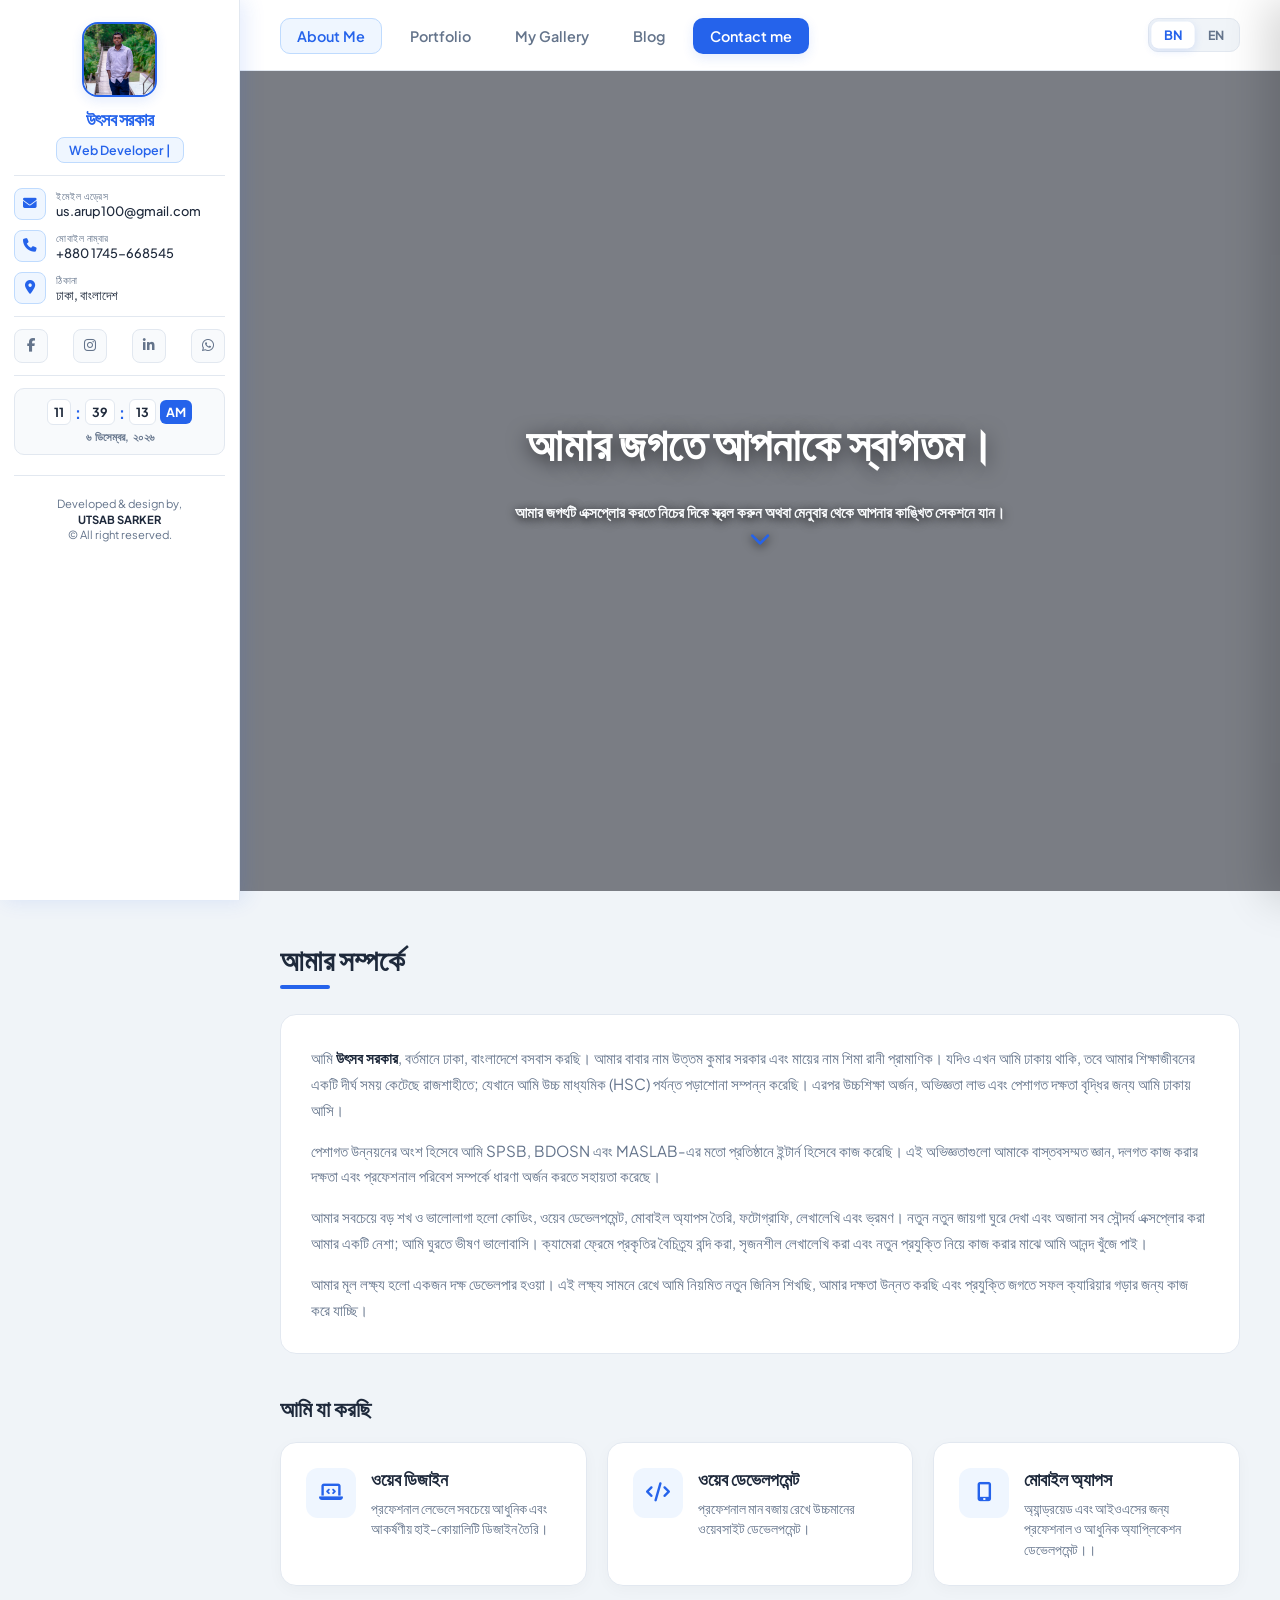
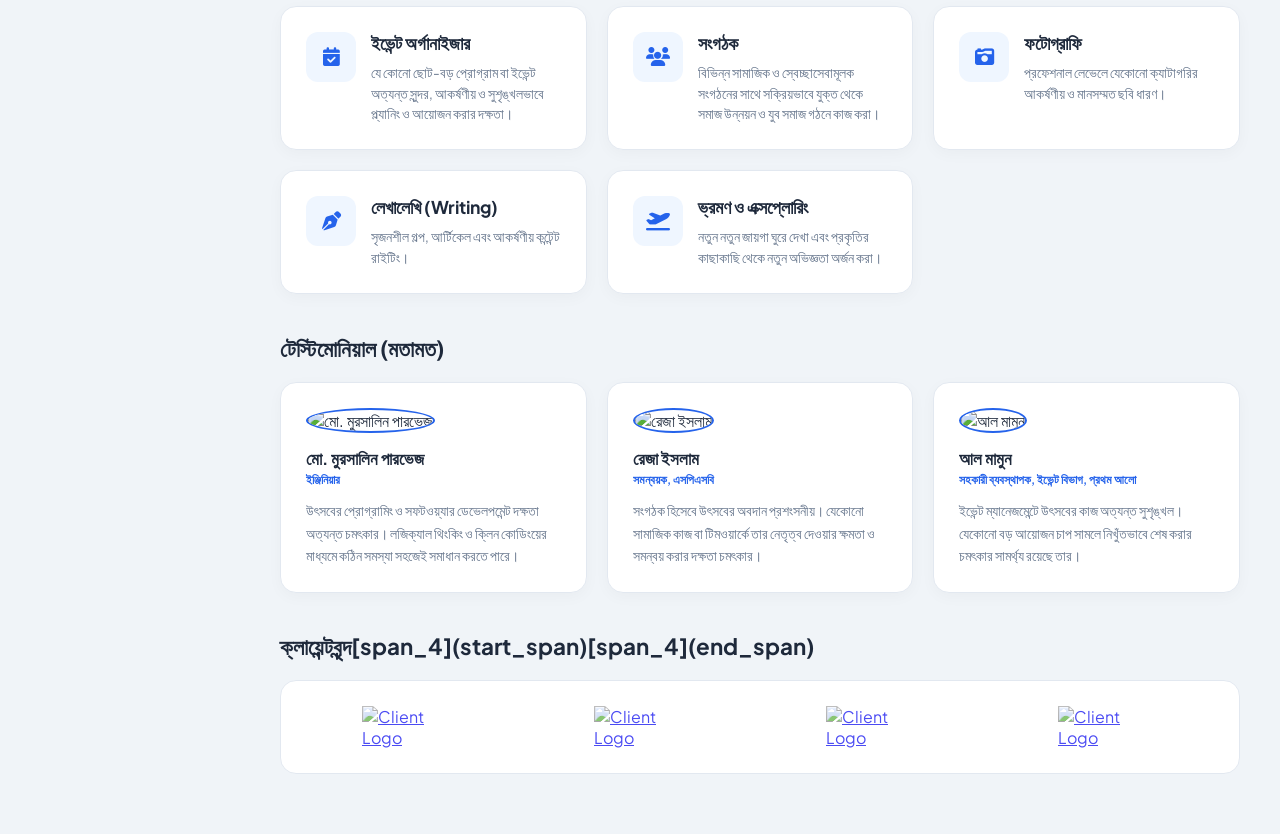
==== commit bbff2921: "Enhance SEO metadata and update page title Updated the title and added SEO metadata including author" ====
--- a/bn/index.html
+++ b/bn/index.html
@@ -3,7 +3,92 @@
 <head>
     <meta charset="UTF-8">
     <meta name="viewport" content="width=device-width, initial-scale=1.0">
-    <title>উৎসব সরকার - পোর্টফোলিও</title>
+    <title>উৎসব সরকার</title>
+
+
+      <!-- Basic SEO -->
+  <meta name="author" content="Utsab Sarker">
+  <meta name="description"
+        content="Welcome to my official website. Here, you can explore my personal projects, web development work, and interests in technology, nature photography, travel, exploration, and writing. This platform showcases my work, ideas, and experiences, reflecting my commitment to continuous learning, creativity, and discovery.">
+
+  <meta name="robots" content="index, follow">
+  <meta name="googlebot" content="index, follow">
+  <meta name="theme-color" content="#0f0f11">
+
+  <!-- Optional keywords; Google ignores meta keywords for ranking -->
+  <meta name="keywords"
+        content="Utsab Sarker, Utsab Sarker Rajshahi, Utsab Sarker Prothom Alo, Personal Portfolio, Web Development, Technology, Photography, Nature Photography, Travelling, Exploring, Writing, Content Writing, Blog Writing, Bangladesh, উৎসব সরকার">
+
+  <!-- Canonical URL -->
+  <link rel="canonical" href="https://utsab.pro.bd/">
+
+  <!-- Language alternatives -->
+    <link rel="alternate" hreflang="bn"
+        href="https://utsab.pro.bd/bn/">
+<link rel="alternate" hreflang="en"
+        href="https://utsab.pro.bd/en/">
+  <link rel="alternate" hreflang="x-default"
+        href="https://utsab.pro.bd/">
+
+  <!-- Open Graph: Facebook, Messenger, WhatsApp, Telegram
+       and other platforms that support Open Graph -->
+  <meta property="og:type" content="website">
+  <meta property="og:site_name" content="Utsab Sarker">
+  <meta property="og:title"
+        content="Utsab Sarker | Official Website &amp; Portfolio">
+  <meta property="og:description"
+        content="Discover my world of technology, web development, photography, travel, and writing—where creativity meets innovation and every experience inspires new possibilities.">
+  <meta property="og:url" content="https://utsab.pro.bd/">
+  <meta property="og:locale" content="en_US">
+  <meta property="og:locale:alternate" content="bn_BD">
+
+  <!-- IMPORTANT: Upload your actual 1200x630 image to this path -->
+  <meta property="og:image"
+        content="https://utsab.pro.bd/assets/social-preview.jpg">
+  <meta property="og:image:secure_url"
+        content="https://utsab.pro.bd/assets/social-preview.jpg">
+  <meta property="og:image:type" content="image/jpeg">
+  <meta property="og:image:width" content="1200">
+  <meta property="og:image:height" content="630">
+  <meta property="og:image:alt"
+        content="Utsab Sarker - Personal Portfolio">
+
+  <!-- Twitter / X -->
+  <meta name="twitter:card" content="summary_large_image">
+  <meta name="twitter:title"
+        content="Utsab Sarker | Official Website &amp; Portfolio">
+  <meta name="twitter:description"
+        content="Web Development, Technology, Nature Photography, Travel & Writing — Exploring Ideas, Creating Experiences, and Capturing Perspectives.">
+  <meta name="twitter:image"
+        content="https://utsab.pro.bd/assets/social-preview.jpg">
+  <meta name="twitter:image:alt"
+        content="Utsab Sarker - Personal Portfolio">
+
+  <!-- Browser favicon -->
+  <link rel="icon" href="/favicon.ico" sizes="any">
+  <link rel="icon" type="image/png" sizes="16x16"
+        href="../../assets/favicon-16x16.png">
+  <link rel="icon" type="image/png" sizes="32x32"
+        href="../../assets/favicon-32x32.png">
+  <link rel="icon" type="image/png" sizes="192x192"
+        href="../../assets/favicon-192x192.png">
+  <link rel="apple-touch-icon" sizes="180x180"
+        href="../../assets/apple-touch-icon.png">
+  <link rel="manifest" href="/site.webmanifest">
+
+  <!-- Structured data for search engines -->
+  <script type="application/ld+json">
+  {
+    "@context": "https://schema.org",
+    "@type": "Person",
+    "name": "Utsab Sarker",
+    "url": "https://utsab.pro.bd/",
+    "image": "https://utsab.pro.bd/assets/social-preview.jpg",
+    "description": "A personal space for technology, web development, photography, travel, and writing—showcasing projects, perspectives, and experiences."
+  }
+  </script>
+
+    
     <!-- Google Fonts -->
     <link href="https://fonts.googleapis.com/css2?family=Plus+Jakarta+Sans:wght@300;400;600;700;800&display=swap" rel="stylesheet">
     <!-- FontAwesome Icons -->
@@ -1023,4 +1108,4 @@
         });
     </script>
 </body>
-</html>+</html>
